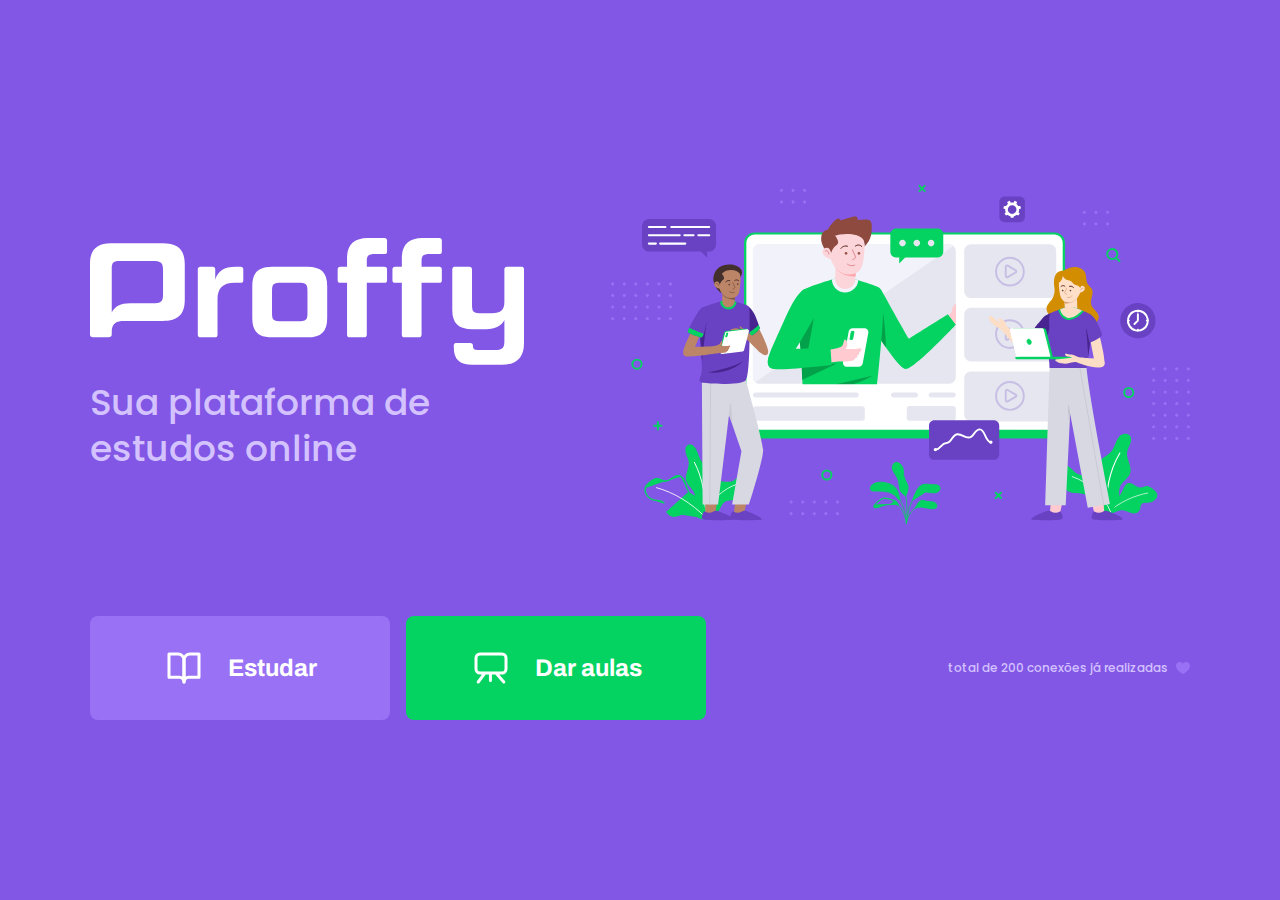
==== index.html @ ea40f4ef "two days with project" ====
<!DOCTYPE html>
<html lang="pt_br"><!-- lang é um atributo-->
<head>
    <meta charset="UTF-8">
    <meta name="viewport" content="width=device-width, initial-scale=1.0">
    <title>Proffy | Sua plataforma de estudos online</title>
    
    <link rel="stylesheet" href="/styles/main.css">
    <link rel="stylesheet" href="/styles/partials/page-landing.css">

    <link href="https://fonts.googleapis.com/css2?family=Archivo:wght@400;700&amp;family=Poppins:wght@400;600&amp;display=swap" rel="stylesheet">

</head>

<body id="page-landing">

    <div id="container">
        <div class="logo-container">
            <img src="/images/logo.svg" alt="proffy">
            <h2>Sua plataforma de estudos online</h2>
        </div>

        <img class="hero-image" src="/images/landing.svg" alt="plataformas de estudos">

        <div class="buttons-container">
            <a class="study" href="/study.html">
                <img src="/images/icons/study.svg" alt="Estudar">
                Estudar
            </a>
            <a class="give-classes" href="/give-classes.html">
                <img src="/images/icons/give-classes.svg" alt="Dar aulas">
                Dar aulas
            </a>
        </div>

        <p class="total-connections">
            total de 200 conexões já realizadas
            <img src="/images/icons/purple-heart.svg" alt="coração roxo">
        </p>
    </div>

</body>
</html>
---- styles/main.css ----
:root{
    /*variaveis css*/
    --color-background: #F0F0F7;
    --color-primary-lighter: #9871F5;
    --color-primary-light: #916BEA;
    --color-primary: #8257E5;
    --color-primary-dark: #774DD6;
    --color-primary-darker: #6842c2;
    --color-secondary: #04D361;
    --color-secondary-dark: #04bf58;
    --color-title-in-primary: #FFFFFF;
    --color-text-in-primary: #D4C2FF;
    --color-text-title: #32264D;
    --color-text-complement: #9C98A6;
    --color-text-base: #6A6180;
    --color-line-in-white: #E6E6F0;
    --color-input-background: #F8F8FC;
    --color-button-text: #FFFFFF;
    --color-box-base: #FFFFFF;
    --color-box-footer:  #FAFAFC;
    --color-small-info: #C1BCCC;
    /*tamanho da fonte padrão: 16px(não é flexivel independente do dispositivo) - 100% 1 rem*/
    font-size: 60%;/*controle das medidadas rem */
}

* {
    /*box model*/
    margin: 0;
    padding: 0;
    box-sizing: border-box;
}
html,
body{
    height: 100vh;/*altura*/
}

body{
    background-color: var(--color-background);
    display: flex;
    align-items: center;
    justify-content: center;
}

body,
input,
button,
textarea{
    /*font:500 1.6rem poppins;*/
    font-weight: 500;
    font-family: Poppins;
    font-size: 1.6rem;/*tamanho da fonte*/
    color: var(--color-text-base);
}

#container{
    width: 90vw; 
    max-width: 700px;
}

@media(min-width: 700px){
    :root{
        font-size: 62.5%;  /*todo 1rem vai ser relativo a 10px */
    }
}
---- styles/partials/page-landing.css ----
#page-landing{
    background: var(--color-primary);
}

#page-landing #container{
    color: var(--color-text-in-primary);

}
.logo-container img{
    height: 10rem;

}
.logo-container{
    text-align:center;
    margin-bottom: 3.2rem;
}
.logo-container h2 {
    font-weight: 500;
    font-size: 3.6rem;
    line-height: 4.6rem;
    margin-top: 0.8rem;
}

.hero-image{
    width: 100%;
}

.buttons-container{
    display: flex;
    justify-content: center;
    margin: 3.2rem 0;
}

.buttons-container a{
    width: 30rem;
    height: 10.4rem;

    border-radius: 0.8rem;
    margin-right: 1.6rem;

    font: 700 2.4rem Archivo;

    display: flex;
    align-items: center;
    justify-content: center;

    text-decoration: none;

    transition: background 0.2s;

    color: var(--color-button-text);
}

.buttons-container a img{
    width: 4rem;
    margin-right: 2.4rem;
}

.buttons-container a.study{
    background: var(--color-primary-lighter);
}

.buttons-container a.study:hover{
    background: var(--color-primary-light);
}

.buttons-container a.give-classes{
    background: var(--color-secondary);
    margin-right: 0;
}

.buttons-container a.give-classes:hover{
    background: var(--color-secondary-dark);
}

.total-connections {
    font-size: 1.8rem;

    display: flex;
    align-items: center;
    justify-content: center;
}

.total-connections img{
    margin-left: 0.8rem;
}
@media (max-width: 699px){
    :root{
        font-size: 40%;
    }
}

@media(min-width: 1100px ) {
    #page-landing #container{
        max-width: 1100px;
        display: grid;
        grid-template-columns: 2fr 1fr 2fr;
        grid-template-rows: 350px 104px;
        grid-template-areas: 
        "proffy image image"
        "button button texting";
        column-gap: 87px;
        row-gap: 86px;
    }

    .logo-container{
        grid-area: proffy;
        text-align: initial;
        align-self: center;
        margin: 0;
    }
    
    .logo-container img{
        height: 127px;
    }

    .hero-image{
        grid-area: image;
        height: 350px;
    }

    .buttons-container{
        grid-area: button;
        justify-content: flex-start;
        margin: 0;
    }

    .total-connections{
        grid-area: texting;
        justify-self: end;
        font-size: 1.2rem;
    }

}
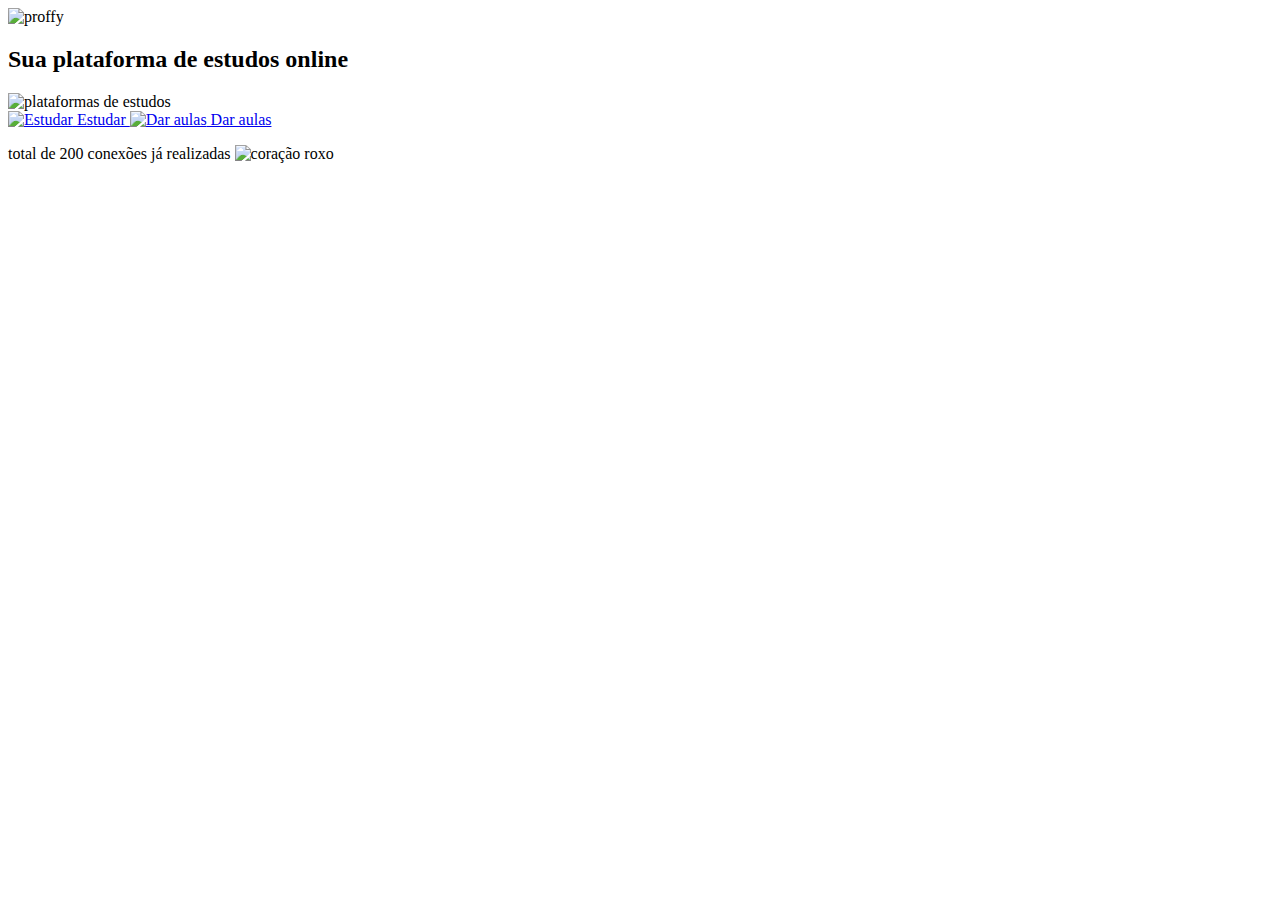
==== commit 2e3e1400: "hitting modifications" ====
--- a/index.html
+++ b/index.html
@@ -5,8 +5,8 @@
     <meta name="viewport" content="width=device-width, initial-scale=1.0">
     <title>Proffy | Sua plataforma de estudos online</title>
     
-    <link rel="stylesheet" href="/styles/main.css">
-    <link rel="stylesheet" href="/styles/partials/page-landing.css">
+    <link rel="stylesheet" href="/NWL/styles/main.css">
+    <link rel="stylesheet" href="/NWL/styles/partials/page-landing.css">
 
     <link href="https://fonts.googleapis.com/css2?family=Archivo:wght@400;700&amp;family=Poppins:wght@400;600&amp;display=swap" rel="stylesheet">
 
@@ -16,26 +16,26 @@
 
     <div id="container">
         <div class="logo-container">
-            <img src="/images/logo.svg" alt="proffy">
+            <img src="/NWL/images/logo.svg" alt="proffy">
             <h2>Sua plataforma de estudos online</h2>
         </div>
 
-        <img class="hero-image" src="/images/landing.svg" alt="plataformas de estudos">
+        <img class="hero-image" src="/NWL/images/landing.svg" alt="plataformas de estudos">
 
         <div class="buttons-container">
-            <a class="study" href="/study.html">
-                <img src="/images/icons/study.svg" alt="Estudar">
+            <a class="study" href="/NWL/study.html">
+                <img src="/NWL/images/icons/study.svg" alt="Estudar">
                 Estudar
             </a>
             <a class="give-classes" href="/give-classes.html">
-                <img src="/images/icons/give-classes.svg" alt="Dar aulas">
+                <img src="/NWL/images/icons/give-classes.svg" alt="Dar aulas">
                 Dar aulas
             </a>
         </div>
 
         <p class="total-connections">
             total de 200 conexões já realizadas
-            <img src="/images/icons/purple-heart.svg" alt="coração roxo">
+            <img src="/NWL/images/icons/purple-heart.svg" alt="coração roxo">
         </p>
     </div>
 
